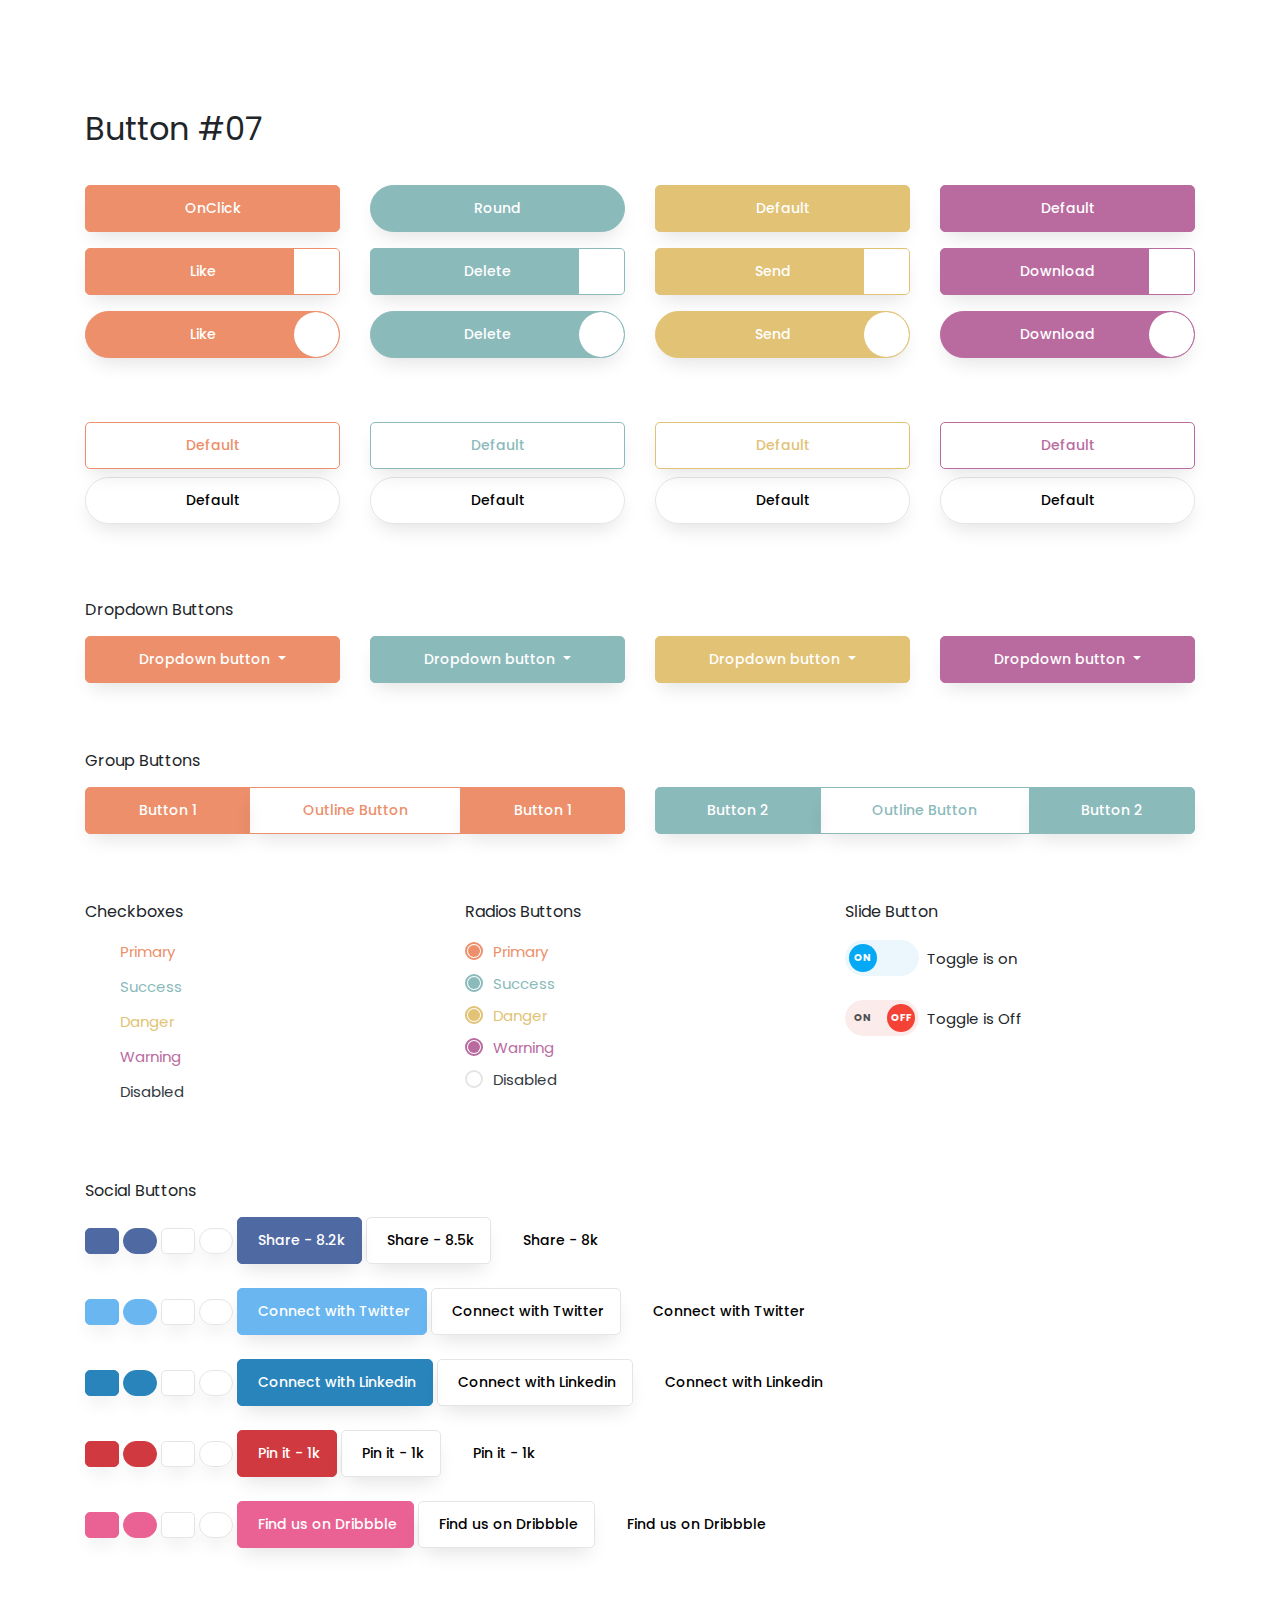
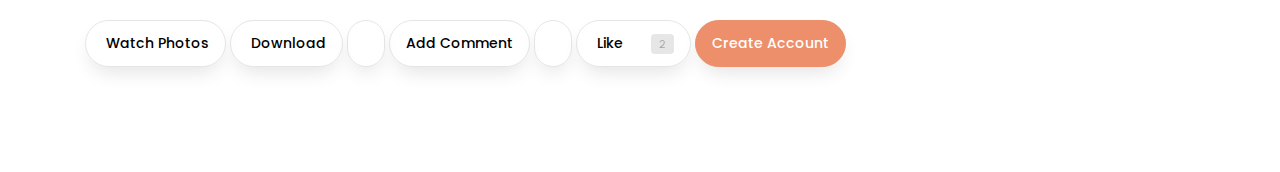
==== Bootstrap Button Events/index.html @ 535f12aa "first commit" ====
<!DOCTYPE html>
<html lang="en">
<head>
<title>Button 07</title>
<meta charset="utf-8">
<meta name="viewport" content="width=device-width, initial-scale=1, shrink-to-fit=no">
<link href="https://fonts.googleapis.com/css?family=Poppins:300,400,500,600,700,800,900" rel="stylesheet">
<link rel="stylesheet" href="css/style.css">
</head>
<body>
<section class="ftco-section" id="buttons">
<div class="container">
<div class="row mb-4">
<div class="col-md-12">
<h2 class="heading-section"> Button #07</h2>
</div>
</div>
<div class="row mb-5">
<div class="col-md-12 mb-3">
<div class="row">
<div class="col-md-3">
<button id="click" type="button" class="btn mb-2 mb-md-0 btn-primary btn-block">OnClick
</button>
</div>
<div class="col-md-3">
<button type="button" class="btn mb-2 mb-md-0 btn-secondary btn-block btn-round">Round
</button>
</div>
<div class="col-md-3">
<button type="button" class="btn mb-2 mb-md-0 btn-tertiary btn-block">Default
</button>
</div>
<div class="col-md-3">
<button type="button" class="btn mb-2 mb-md-0 btn-quarternary btn-block">Default
</button>
</div>
</div>
</div>
<div class="col-md-12 mb-3">
<div class="row">
<div class="col-md-3">
<button type="button" class="btn mb-2 mb-md-0 btn-primary btn-block"><span>Like</span>
<div class="icon d-flex align-items-center justify-content-center">
<i class="ion-ios-heart"></i>
</div>
</button>
</div>
<div class="col-md-3">
<button type="button" class="btn mb-2 mb-md-0 btn-secondary btn-block"><span>Delete</span>
<div class="icon d-flex align-items-center justify-content-center">
<i class="ion-ios-trash"></i>
</div>
</button>
</div>
<div class="col-md-3">
<button type="button" class="btn mb-2 mb-md-0 btn-tertiary btn-block"><span>Send</span>
<div class="icon d-flex align-items-center justify-content-center">
<i class="ion-ios-paper-plane"></i>
</div>
</button>
</div>
<div class="col-md-3">
<button type="button" class="btn mb-2 mb-md-0 btn-quarternary btn-block"><span>Download</span>
<div class="icon d-flex align-items-center justify-content-center">
<i class="ion-ios-cloud-download"></i>
</div>
</button>
</div>
</div>
</div>
<div class="col-md-12 mb-3">
<div class="row">
<div class="col-md-3">
<button type="button" class="btn mb-2 mb-md-0 btn-primary btn-block btn-round"><span>Like</span>
<div class="icon icon-round d-flex align-items-center justify-content-center">
<i class="ion-ios-heart"></i>
</div>
</button>
</div>
<div class="col-md-3">
<button type="button" class="btn mb-2 mb-md-0 btn-secondary btn-block btn-round"><span>Delete</span>
<div class="icon icon-round d-flex align-items-center justify-content-center">
<i class="ion-ios-trash"></i>
</div>
</button>
</div>
<div class="col-md-3">
<button type="button" class="btn mb-2 mb-md-0 btn-tertiary btn-block btn-round"><span>Send</span>
<div class="icon icon-round d-flex align-items-center justify-content-center">
<i class="ion-ios-paper-plane"></i>
</div>
</button>
</div>
<div class="col-md-3">
<button type="button" class="btn mb-2 mb-md-0 btn-quarternary btn-block btn-round"><span>Download</span>
<div class="icon icon-round d-flex align-items-center justify-content-center">
<i class="ion-ios-cloud-download"></i>
</div>
</button>
</div>
</div>
</div>
</div>
<div class="row mb-5">
<div class="col-md-12 mb-2">
<div class="row">
<div class="col-md-3">
<button type="button" class="btn mb-2 mb-md-0 btn-outline-primary btn-block">Default</button>
</div>
<div class="col-md-3">
<button type="button" class="btn mb-2 mb-md-0 btn-outline-secondary btn-block">Default</button>
</div>
<div class="col-md-3">
<button type="button" class="btn mb-2 mb-md-0 btn-outline-tertiary btn-block">Default</button>
</div>
<div class="col-md-3">
<button type="button" class="btn mb-2 mb-md-0 btn-outline-quarternary btn-block">Default</button>
</div>
</div>
</div>
<div class="col-md-12 mb-2">
<div class="row">
<div class="col-md-3">
<button type="button" class="btn mb-2 mb-md-0 btn-round btn-outline btn-block">Default</button>
</div>
<div class="col-md-3">
<button type="button" class="btn mb-2 mb-md-0 btn-round btn-outline btn-block">Default</button>
</div>
<div class="col-md-3">
<button type="button" class="btn mb-2 mb-md-0 btn-round btn-outline btn-block">Default</button>
</div>
<div class="col-md-3">
<button type="button" class="btn mb-2 mb-md-0 btn-round btn-outline btn-block">Default</button>
</div>
</div>
</div>
</div>
<div class="row mb-5">
<div class="col-md-12">
<h2 class="heading-section">
<small>Dropdown Buttons</small>
</h2>
<div class="row">
<div class="col-md-3">
<div class="dropdown d-block">
<button class="btn mb-2 mb-md-0 btn-primary btn-block dropdown-toggle" type="button" id="dropdownMenuButton" data-toggle="dropdown" aria-haspopup="true" aria-expanded="false">
Dropdown button
</button>
<div class="dropdown-menu dropdown-menu-left" aria-labelledby="dropdownMenuButton">
<a class="dropdown-item" href="#">Action</a>
<a class="dropdown-item" href="#">Another action</a>
<a class="dropdown-item" href="#">Something else here</a>
</div>
</div>
</div>
<div class="col-md-3">
<div class="dropdown d-block">
<button class="btn mb-2 mb-md-0 btn-secondary btn-block dropdown-toggle" type="button" id="dropdownMenuButton2" data-toggle="dropdown" aria-haspopup="true" aria-expanded="false">
Dropdown button
</button>
<div class="dropdown-menu dropdown-menu-left" aria-labelledby="dropdownMenuButton2">
<a class="dropdown-item" href="#">Action</a>
<a class="dropdown-item" href="#">Another action</a>
<a class="dropdown-item" href="#">Something else here</a>
</div>
</div>
</div>
<div class="col-md-3">
<div class="dropdown d-block">
<button class="btn mb-2 mb-md-0 btn-tertiary btn-block dropdown-toggle" type="button" id="dropdownMenuButton3" data-toggle="dropdown" aria-haspopup="true" aria-expanded="false">
Dropdown button
</button>
<div class="dropdown-menu dropdown-menu-left" aria-labelledby="dropdownMenuButton3">
<a class="dropdown-item" href="#">Action</a>
<a class="dropdown-item" href="#">Another action</a>
<a class="dropdown-item" href="#">Something else here</a>
</div>
</div>
</div>
<div class="col-md-3">
<div class="dropdown d-block">
<button class="btn mb-2 mb-md-0 btn-quarternary btn-block dropdown-toggle" type="button" id="dropdownMenuButton4" data-toggle="dropdown" aria-haspopup="true" aria-expanded="false">
Dropdown button
</button>
<div class="dropdown-menu dropdown-menu-left" aria-labelledby="dropdownMenuButton4">
<a class="dropdown-item" href="#">Action</a>
<a class="dropdown-item" href="#">Another action</a>
<a class="dropdown-item" href="#">Something else here</a>
</div>
</div>
</div>
</div>
</div>
</div>
<div class="row mb-5">
<div class="col-md-12">
<h2 class="heading-section">
<small>Group Buttons</small>
</h2>
<div class="row">
<div class="col-md-6">
<div class="btn-group mb-2 mb-md-0 btn-block">
<button type="button" class="btn btn-primary">Button 1</button>
<button type="button" class="btn btn-outline-primary">Outline Button</button>
<button type="button" class="btn btn-primary">Button 1</button>
</div>
</div>
<div class="col-md-6">
<div class="btn-group mb-2 mb-md-0 btn-block">
<button type="button" class="btn btn-secondary">Button 2</button>
<button type="button" class="btn btn-outline-secondary">Outline Button</button>
<button type="button" class="btn btn-secondary">Button 2</button>
</div>
</div>
</div>
</div>
</div>
<div class="row mb-5">
<div class="col-md-4">
<h2 class="heading-section">
<small>Checkboxes</small>
</h2>
<div class="checkbox-wrap w-100">
<div class="checkbox checkbox-primary">
<label><input class="styled" type="checkbox" checked><span>Primary</span></label>
</div>
<div class="checkbox checkbox-secondary">
<label><input class="styled" type="checkbox" checked><span>Success</span></label>
</div>
<div class="checkbox checkbox-tertiary">
<label><input class="styled" type="checkbox" checked><span>Danger</span></label>
</div>
<div class="checkbox checkbox-quarternary">
<label><input class="styled" type="checkbox" checked><span>Warning</span></label>
</div>
<div class="checkbox checkbox-dark">
<label><input class="styled" type="checkbox" checked disabled><span>Disabled</span></label>
</div>
</div>
</div>
<div class="col-md-4">
<h2 class="heading-section">
<small>Radios Buttons</small>
</h2>
<div class="radio radio-primary">
<input type="radio" name="radio1" id="radio1" value="option1" checked>
<label for="radio1"><span>Primary</span></label>
</div>
<div class="radio radio-secondary">
<input type="radio" name="radio2" id="radio2" value="option2" checked>
<label for="radio2"><span>Success</span></label>
</div>
<div class="radio radio-tertiary">
<input type="radio" name="radio3" id="radio3" value="option3" checked>
<label for="radio3"><span>Danger</span></label>
</div>
<div class="radio radio-quarternary">
<input type="radio" name="radio4" id="radio4" value="option4" checked>
<label for="radio4"><span>Warning</span></label>
</div>
<div class="radio radio-dark">
<input type="radio" name="radio6" id="radio6" value="option6" disabled>
<label for="radio6"><span>Disabled</span></label>
</div>
</div>
<div class="col-md-4">
<h2 class="heading-section">
<small>Slide Button</small>
</h2>
<div class="slide-button">
<div class="toggle-button-cover">
<div class="button-cover d-flex align-items-center">
<div class="button r" id="button-1">
<input type="checkbox" class="checkbox">
<div class="knobs"></div>
<div class="layer"></div>
</div>
<div class="ml-2"><span class="ios-switch-control-description">Toggle is on</span></div>
</div>
</div>
<div class="toggle-button-cover">
<div class="button-cover d-flex align-items-center">
<div class="button r" id="button-10">
<input type="checkbox" class="checkbox" checked>
<div class="knobs">
<span>ON</span>
</div>
<div class="layer"></div>
</div>
<div class="ml-2"><span class="ios-switch-control-description">Toggle is Off</span></div>
</div>
</div>
</div>
</div>
</div>
<div class="row mb-5">
<div class="col-md-12">
<h2 class="heading-section">
<small>Social Buttons</small>
</h2>
</div>
<div class="col-md-12 mb-4">
<button type="button" class="btn mb-2 mb-md-0 btn-fb">
<i class="ion-logo-facebook"></i>
</button>
<button type="button" class="btn mb-2 mb-md-0 btn-round btn-fb">
<i class="ion-logo-facebook"></i>
</button>
<button type="button" class="btn mb-2 mb-md-0 btn-outline">
<i class="ion-logo-facebook"></i>
</button>
<button type="button" class="btn mb-2 mb-md-0 btn-outline btn-round">
<i class="ion-logo-facebook"></i>
</button>
<button type="button" class="btn mb-2 mb-md-0 btn-fb">
<i class="ion-logo-facebook mr-1"></i> Share - 8.2k
</button>
<button type="button" class="btn mb-2 mb-md-0 btn-outline">
<i class="ion-logo-facebook mr-1"></i> Share - 8.5k
</button>
<button type="button" class="btn mb-2 mb-md-0 btn-link ml-2">
<i class="ion-logo-facebook mr-1"></i> Share - 8k
</button>
</div>
<div class="col-md-12 mb-4">
<button type="button" class="btn mb-2 mb-md-0 btn-twitter">
<i class="ion-logo-twitter"></i>
</button>
<button type="button" class="btn mb-2 mb-md-0 btn-round btn-twitter">
<i class="ion-logo-twitter"></i>
</button>
<button type="button" class="btn mb-2 mb-md-0 btn-outline">
<i class="ion-logo-twitter"></i>
</button>
<button type="button" class="btn mb-2 mb-md-0 btn-outline btn-round">
<i class="ion-logo-twitter"></i>
</button>
<button type="button" class="btn mb-2 mb-md-0 btn-twitter">
<i class="ion-logo-twitter mr-1"></i> Connect with Twitter
</button>
<button type="button" class="btn mb-2 mb-md-0 btn-outline">
<i class="ion-logo-twitter mr-1"></i> Connect with Twitter
</button>
<button type="button" class="btn mb-2 mb-md-0 btn-link ml-2">
<i class="ion-logo-twitter mr-1"></i> Connect with Twitter
</button>
</div>
<div class="col-md-12 mb-4">
<button type="button" class="btn mb-2 mb-md-0 btn-linkedin">
<i class="ion-logo-linkedin"></i>
</button>
<button type="button" class="btn mb-2 mb-md-0 btn-round btn-linkedin">
<i class="ion-logo-linkedin"></i>
</button>
<button type="button" class="btn mb-2 mb-md-0 btn-outline">
<i class="ion-logo-linkedin"></i>
</button>
<button type="button" class="btn mb-2 mb-md-0 btn-outline btn-round">
<i class="ion-logo-linkedin"></i>
</button>
<button type="button" class="btn mb-2 mb-md-0 btn-linkedin">
<i class="ion-logo-linkedin mr-1"></i> Connect with Linkedin
</button>
<button type="button" class="btn mb-2 mb-md-0 btn-outline">
<i class="ion-logo-linkedin mr-1"></i> Connect with Linkedin
</button>
<button type="button" class="btn mb-2 mb-md-0 btn-link ml-2">
<i class="ion-logo-linkedin mr-1"></i> Connect with Linkedin
</button>
</div>
<div class="col-md-12 mb-4">
<button type="button" class="btn mb-2 mb-md-0 btn-pinterest">
<i class="ion-logo-pinterest"></i>
</button>
<button type="button" class="btn mb-2 mb-md-0 btn-round btn-pinterest">
<i class="ion-logo-pinterest"></i>
</button>
<button type="button" class="btn mb-2 mb-md-0 btn-outline">
<i class="ion-logo-pinterest"></i>
</button>
<button type="button" class="btn mb-2 mb-md-0 btn-outline btn-round">
<i class="ion-logo-pinterest"></i>
</button>
<button type="button" class="btn mb-2 mb-md-0 btn-pinterest">
<i class="ion-logo-pinterest mr-1"></i> Pin it - 1k
</button>
<button type="button" class="btn mb-2 mb-md-0 btn-outline">
<i class="ion-logo-pinterest mr-1"></i> Pin it - 1k
</button>
<button type="button" class="btn mb-2 mb-md-0 btn-link ml-2">
<i class="ion-logo-pinterest mr-1"></i> Pin it - 1k
</button>
</div>
<div class="col-md-12 mb-4">
<button type="button" class="btn mb-2 mb-md-0 btn-dribbble">
<i class="ion-logo-dribbble"></i>
</button>
<button type="button" class="btn mb-2 mb-md-0 btn-round btn-dribbble">
<i class="ion-logo-dribbble"></i>
</button>
<button type="button" class="btn mb-2 mb-md-0 btn-outline">
<i class="ion-logo-dribbble"></i>
</button>
<button type="button" class="btn mb-2 mb-md-0 btn-outline btn-round">
<i class="ion-logo-dribbble"></i>
</button>
<button type="button" class="btn mb-2 mb-md-0 btn-dribbble">
<i class="ion-logo-dribbble mr-1"></i> Find us on Dribbble
</button>
<button type="button" class="btn mb-2 mb-md-0 btn-outline">
<i class="ion-logo-dribbble mr-1"></i> Find us on Dribbble
</button>
<button type="button" class="btn mb-2 mb-md-0 btn-link ml-2">
<i class="ion-logo-dribbble mr-1"></i> Find us on Dribbble
</button>
</div>
</div>
<div class="row">
<div class="col-md-12">
<button type="button" class="btn mb-2 mb-md-0 btn-round btn-outline">
<i class="ion-ios-images mr-1"></i>
Watch Photos
</button>
<button type="button" class="btn mb-2 mb-md-0 btn-round btn-outline">
<i class="ion-ios-download mr-1"></i>
Download
</button>
<button type="button" class="btn mb-2 mb-md-0 btn-round btn-outline">
<i class="ion-ios-download mr-1"></i>
</button>
<button type="button" class="btn mb-2 mb-md-0 btn-round btn-outline">
Add Comment
</button>
<button type="button" class="btn mb-2 mb-md-0 btn-round btn-outline">
<i class="ion-ios-chatboxes mr-1"></i>
</button>
<button type="button" class="btn mb-2 mb-md-0 btn-round btn-outline">
<i class="ion-ios-heart mr-1"></i>
Like
<small class="ml-4 rounded">2</small>
</button>
<button type="button" class="btn mb-2 mb-md-0 btn-round btn-primary">
Create Account
</button>
</div>
</div>
</div>
</section>
<script src="js/clickEvent.js"></script>
<script src="https://cdn.jsdelivr.net/npm/@popperjs/core@2.11.8/dist/umd/popper.min.js" integrity="sha384-I7E8VVD/ismYTF4hNIPjVp/Zjvgyol6VFvRkX/vR+Vc4jQkC+hVqc2pM8ODewa9r" crossorigin="anonymous"></script>
<script src="https://cdn.jsdelivr.net/npm/bootstrap@5.3.2/dist/js/bootstrap.min.js" integrity="sha384-BBtl+eGJRgqQAUMxJ7pMwbEyER4l1g+O15P+16Ep7Q9Q+zqX6gSbd85u4mG4QzX+" crossorigin="anonymous"></script>

</body>
</html>
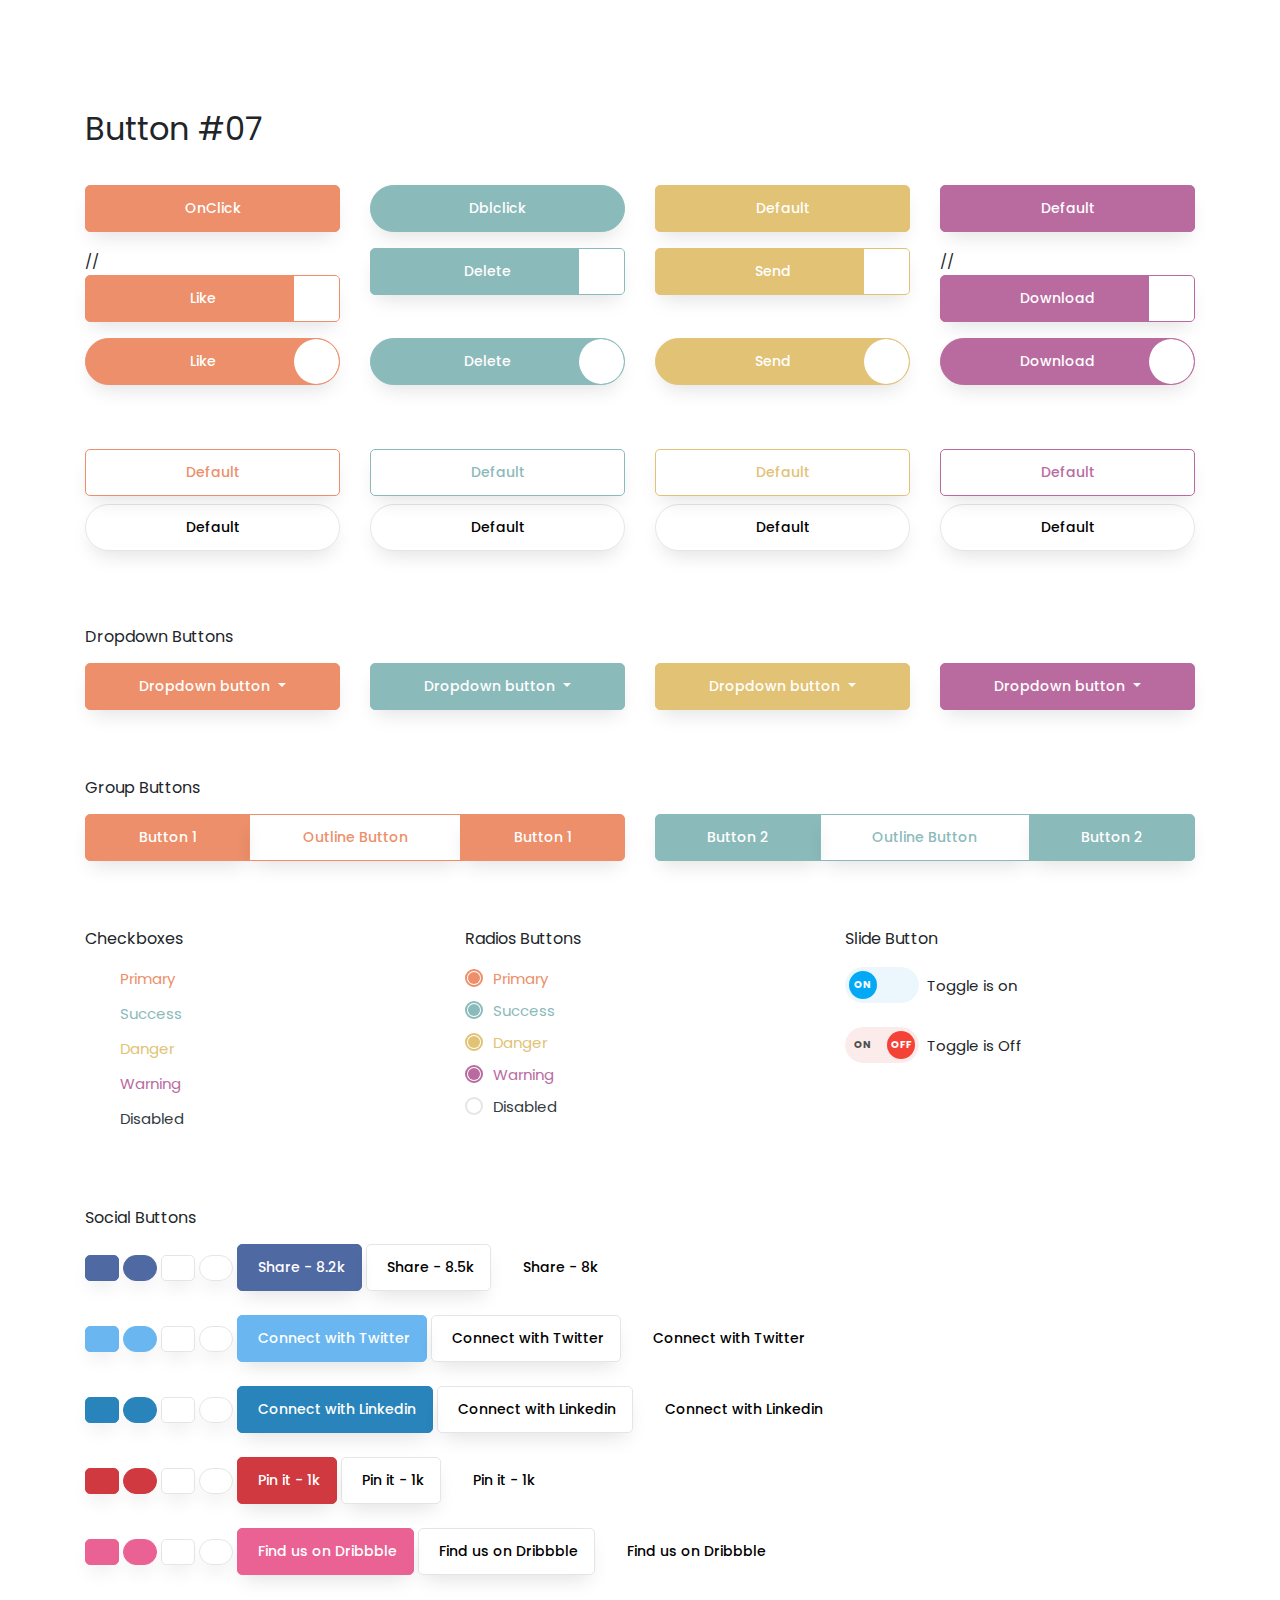
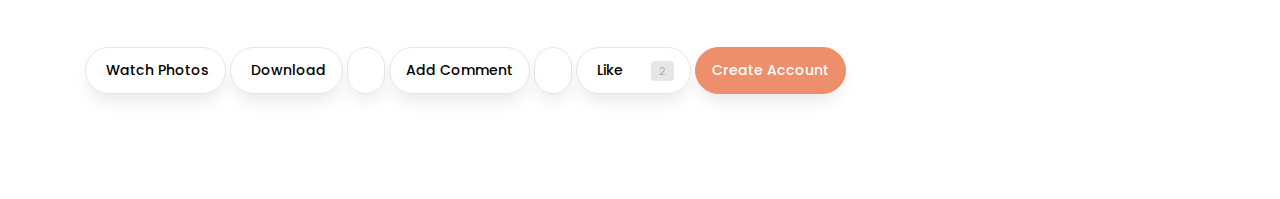
==== commit 3bb1d0ab: "please help" ====
--- a/Bootstrap Button Events/index.html
+++ b/Bootstrap Button Events/index.html
@@ -23,15 +23,15 @@
 </button>
 </div>
 <div class="col-md-3">
-<button type="button" class="btn mb-2 mb-md-0 btn-secondary btn-block btn-round">Round
-</button>
-</div>
-<div class="col-md-3">
-<button type="button" class="btn mb-2 mb-md-0 btn-tertiary btn-block">Default
-</button>
-</div>
-<div class="col-md-3">
-<button type="button" class="btn mb-2 mb-md-0 btn-quarternary btn-block">Default
+<button id='dblclick' type="button" class="btn mb-2 mb-md-0 btn-secondary btn-block btn-round">Dblclick
+</button>
+</div>
+<div class="col-md-3">
+<button id="onmouseover" type="button" class="btn mb-2 mb-md-0 btn-tertiary btn-block">Default
+</button>
+</div>
+<div class="col-md-3">
+<button id="onmouseup" type="button" class="btn mb-2 mb-md-0 btn-quarternary btn-block">Default
 </button>
 </div>
 </div>
@@ -39,7 +39,7 @@
 <div class="col-md-12 mb-3">
 <div class="row">
 <div class="col-md-3">
-<button type="button" class="btn mb-2 mb-md-0 btn-primary btn-block"><span>Like</span>
+//<button type="button" class="btn mb-2 mb-md-0 btn-primary btn-block"><span>Like</span>
 <div class="icon d-flex align-items-center justify-content-center">
 <i class="ion-ios-heart"></i>
 </div>
@@ -60,7 +60,7 @@
 </button>
 </div>
 <div class="col-md-3">
-<button type="button" class="btn mb-2 mb-md-0 btn-quarternary btn-block"><span>Download</span>
+//<button type="button" class="btn mb-2 mb-md-0 btn-quarternary btn-block"><span>Download</span>
 <div class="icon d-flex align-items-center justify-content-center">
 <i class="ion-ios-cloud-download"></i>
 </div>
